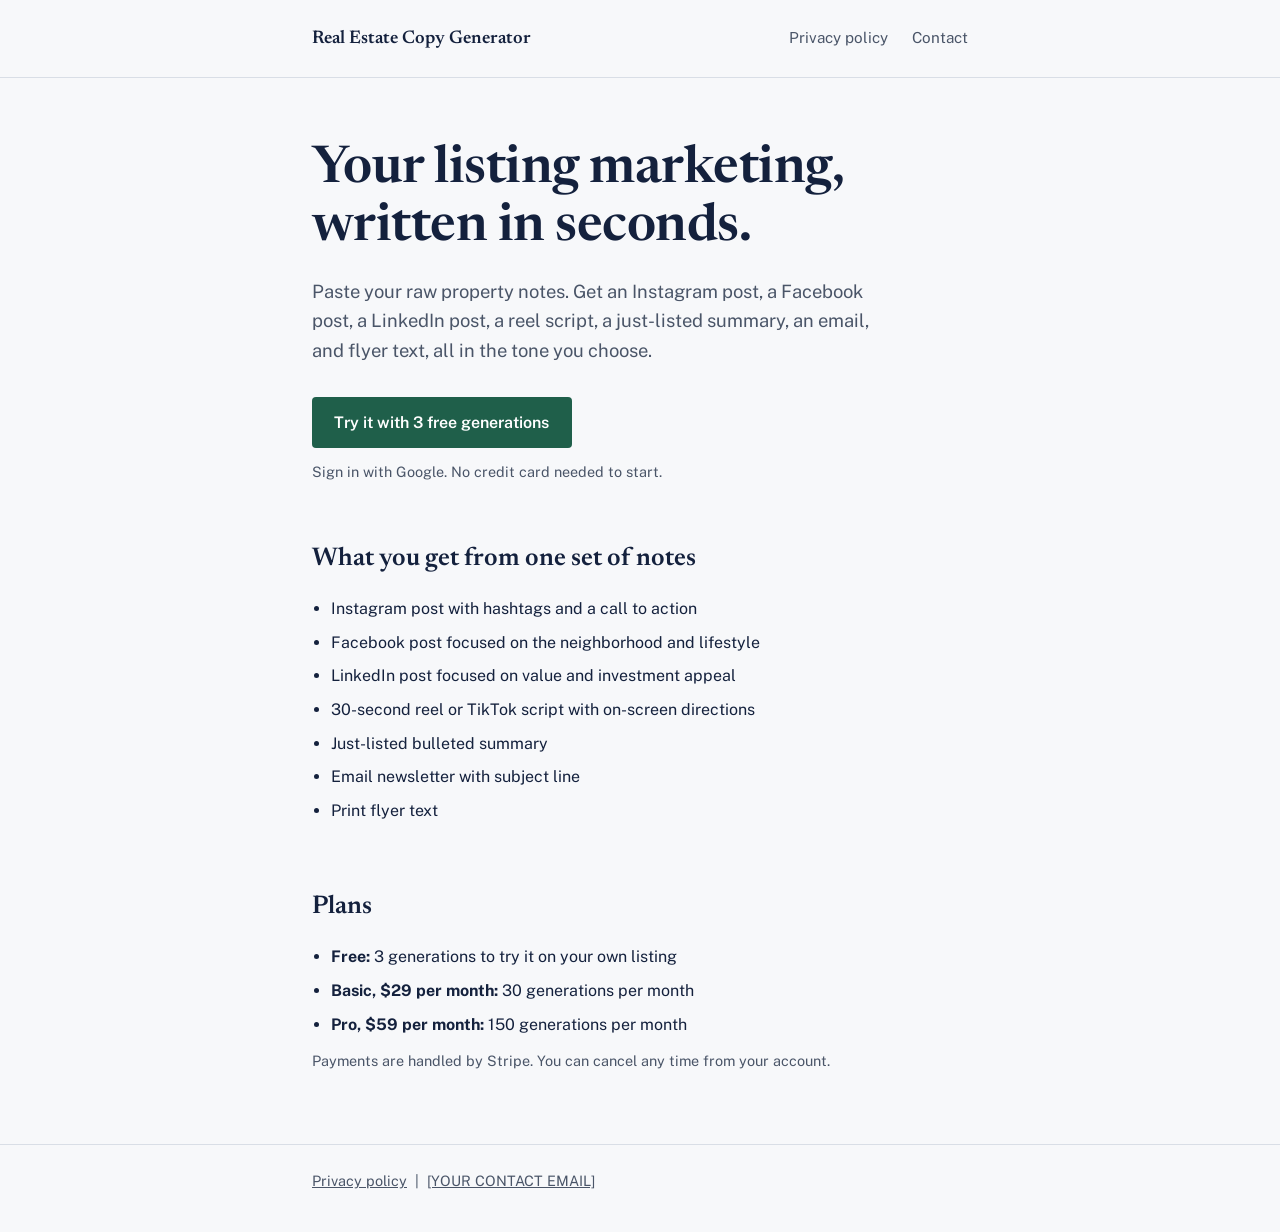
==== index.html @ 8cd2680d "Update index.html" ====
<!DOCTYPE html>
<html lang="en">
<head>
<meta charset="utf-8">
<meta name="viewport" content="width=device-width, initial-scale=1">
<title>Real Estate Copy Generator: listing marketing in one paste</title>
<meta name="description" content="Paste your listing notes and get an Instagram post, Facebook post, LinkedIn post, reel script, email, and flyer text in seconds.">
<link rel="preconnect" href="https://fonts.googleapis.com">
<link rel="preconnect" href="https://fonts.gstatic.com" crossorigin>
<link href="https://fonts.googleapis.com/css2?family=Newsreader:opsz,wght@6..72,500;6..72,600&family=Public+Sans:wght@400;500;600&display=swap" rel="stylesheet">
<style>
  :root {
    --paper: #f7f8fa;
    --ink: #14213d;
    --muted: #4a5568;
    --accent: #1f5f4a;
    --line: #d9dee6;
  }
  * { box-sizing: border-box; }
  html { -webkit-text-size-adjust: 100%; }
  body {
    margin: 0;
    background: var(--paper);
    color: var(--ink);
    font-family: "Public Sans", system-ui, -apple-system, "Segoe UI", Roboto, sans-serif;
    line-height: 1.6;
  }
  .wrap { max-width: 44rem; margin: 0 auto; padding: 0 1.5rem; }
  header { padding: 1.5rem 0; border-bottom: 1px solid var(--line); }
  header .wrap { display: flex; justify-content: space-between; align-items: baseline; gap: 1rem; flex-wrap: wrap; }
  .brand { font-family: "Newsreader", Georgia, "Times New Roman", serif; font-weight: 600; font-size: 1.15rem; }
  nav a { color: var(--muted); text-decoration: none; margin-left: 1.25rem; font-size: 0.95rem; }
  nav a:hover { color: var(--ink); text-decoration: underline; }
  h1 {
    font-family: "Newsreader", Georgia, "Times New Roman", serif;
    font-weight: 600;
    font-size: clamp(2.1rem, 6vw, 3.25rem);
    line-height: 1.1;
    letter-spacing: -0.01em;
    margin: 4rem 0 1.25rem;
    max-width: 18ch;
  }
  .lede { font-size: 1.15rem; color: var(--muted); max-width: 36rem; margin: 0 0 2rem; }
  .cta {
    display: inline-block;
    background: var(--accent);
    color: #fff;
    text-decoration: none;
    font-weight: 600;
    padding: 0.8rem 1.4rem;
    border-radius: 4px;
  }
  .cta:hover { background: #17493a; }
  a:focus-visible { outline: 3px solid #7aa7ff; outline-offset: 3px; }
  .note { color: var(--muted); font-size: 0.9rem; margin: 0.75rem 0 0; }
  section { padding: 3.5rem 0 0; }
  h2 { font-family: "Newsreader", Georgia, "Times New Roman", serif; font-weight: 600; font-size: 1.6rem; margin: 0 0 1rem; }
  ul { padding-left: 1.2rem; margin: 0; }
  li { margin: 0.5rem 0; }
  footer { margin-top: 4.5rem; padding: 1.5rem 0 2.5rem; border-top: 1px solid var(--line); color: var(--muted); font-size: 0.9rem; }
  footer a { color: var(--muted); }
</style>
</head>
<body>
<header>
  <div class="wrap">
    <span class="brand">Real Estate Copy Generator</span>
    <nav>
      <a href="privacy.html">Privacy policy</a>
      <a href="mailto:[YOUR CONTACT EMAIL]">Contact</a>
    </nav>
  </div>
</header>

<main class="wrap">
  <h1>Your listing marketing, written in seconds.</h1>
  <p class="lede">Paste your raw property notes. Get an Instagram post, a Facebook post, a LinkedIn post, a reel script, a just-listed summary, an email, and flyer text, all in the tone you choose.</p>
  <a class="cta" href="https://real-estate-marketer.streamlit.app">Try it with 3 free generations</a>
  <p class="note">Sign in with Google. No credit card needed to start.</p>

  <section>
    <h2>What you get from one set of notes</h2>
    <ul>
      <li>Instagram post with hashtags and a call to action</li>
      <li>Facebook post focused on the neighborhood and lifestyle</li>
      <li>LinkedIn post focused on value and investment appeal</li>
      <li>30-second reel or TikTok script with on-screen directions</li>
      <li>Just-listed bulleted summary</li>
      <li>Email newsletter with subject line</li>
      <li>Print flyer text</li>
    </ul>
  </section>

  <section>
    <h2>Plans</h2>
    <ul>
      <li><strong>Free:</strong> 3 generations to try it on your own listing</li>
      <li><strong>Basic, $29 per month:</strong> 30 generations per month</li>
      <li><strong>Pro, $59 per month:</strong> 150 generations per month</li>
    </ul>
    <p class="note">Payments are handled by Stripe. You can cancel any time from your account.</p>
  </section>
</main>

<footer>
  <div class="wrap">
    <a href="privacy.html">Privacy policy</a> &nbsp;|&nbsp; <a href="mailto:zengcynthia9@gmail.com">[YOUR CONTACT EMAIL]</a>
  </div>
</footer>
</body>
</html>
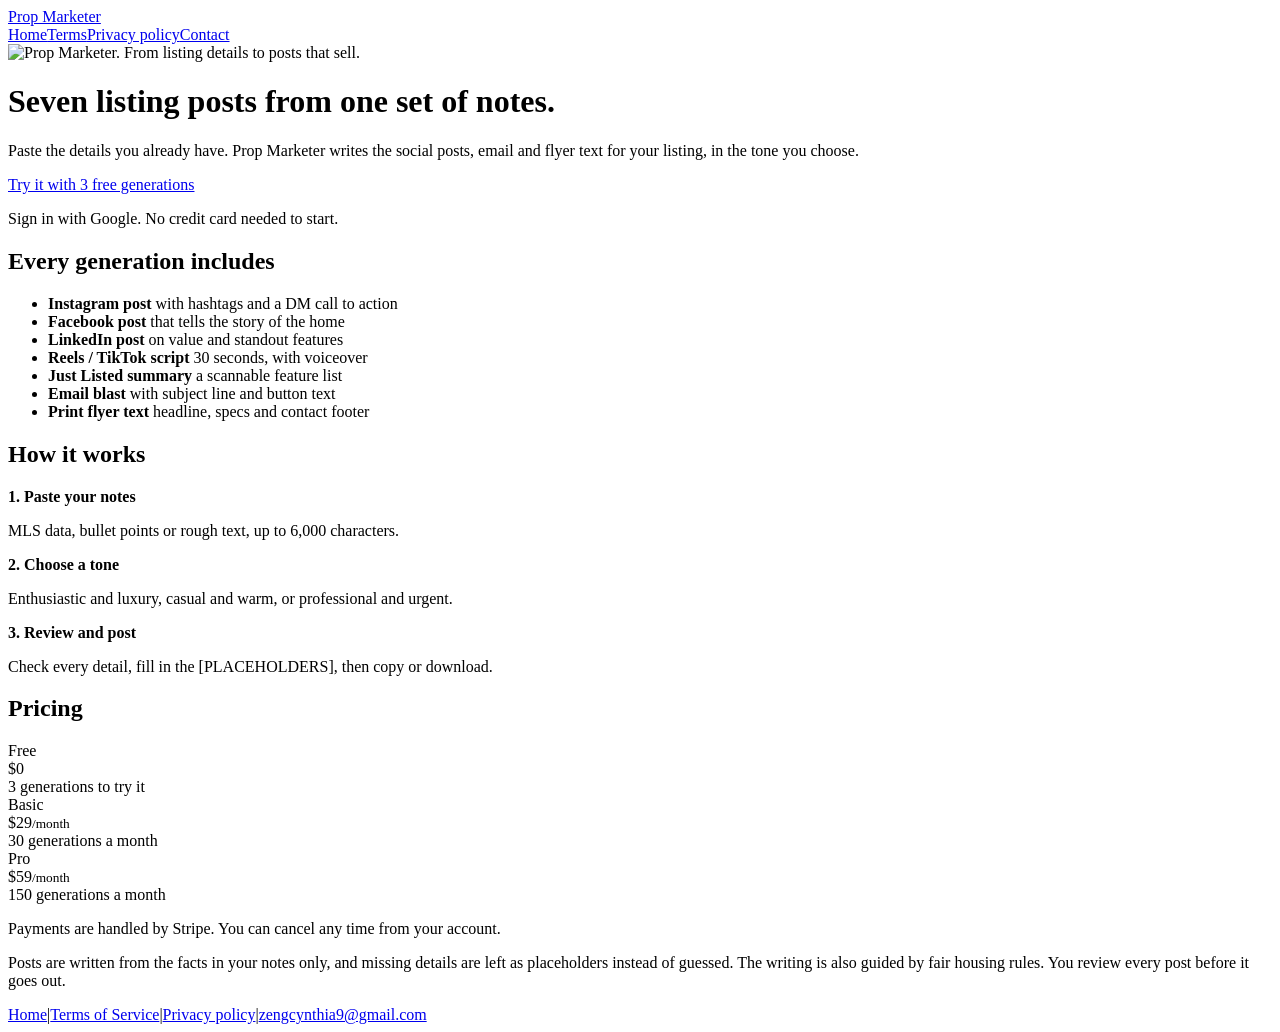
==== commit 059775aa: "Add files via upload" ====
--- a/index.html
+++ b/index.html
@@ -3,108 +3,68 @@
 <head>
 <meta charset="utf-8">
 <meta name="viewport" content="width=device-width, initial-scale=1">
-<title>Real Estate Copy Generator: listing marketing in one paste</title>
+<title>Prop Marketer: from listing details to posts that sell</title>
 <meta name="description" content="Paste your listing notes and get an Instagram post, Facebook post, LinkedIn post, reel script, email, and flyer text in seconds.">
+<link rel="icon" href="assets/favicon.png">
 <link rel="preconnect" href="https://fonts.googleapis.com">
 <link rel="preconnect" href="https://fonts.gstatic.com" crossorigin>
-<link href="https://fonts.googleapis.com/css2?family=Newsreader:opsz,wght@6..72,500;6..72,600&family=Public+Sans:wght@400;500;600&display=swap" rel="stylesheet">
-<style>
-  :root {
-    --paper: #f7f8fa;
-    --ink: #14213d;
-    --muted: #4a5568;
-    --accent: #1f5f4a;
-    --line: #d9dee6;
-  }
-  * { box-sizing: border-box; }
-  html { -webkit-text-size-adjust: 100%; }
-  body {
-    margin: 0;
-    background: var(--paper);
-    color: var(--ink);
-    font-family: "Public Sans", system-ui, -apple-system, "Segoe UI", Roboto, sans-serif;
-    line-height: 1.6;
-  }
-  .wrap { max-width: 44rem; margin: 0 auto; padding: 0 1.5rem; }
-  header { padding: 1.5rem 0; border-bottom: 1px solid var(--line); }
-  header .wrap { display: flex; justify-content: space-between; align-items: baseline; gap: 1rem; flex-wrap: wrap; }
-  .brand { font-family: "Newsreader", Georgia, "Times New Roman", serif; font-weight: 600; font-size: 1.15rem; }
-  nav a { color: var(--muted); text-decoration: none; margin-left: 1.25rem; font-size: 0.95rem; }
-  nav a:hover { color: var(--ink); text-decoration: underline; }
-  h1 {
-    font-family: "Newsreader", Georgia, "Times New Roman", serif;
-    font-weight: 600;
-    font-size: clamp(2.1rem, 6vw, 3.25rem);
-    line-height: 1.1;
-    letter-spacing: -0.01em;
-    margin: 4rem 0 1.25rem;
-    max-width: 18ch;
-  }
-  .lede { font-size: 1.15rem; color: var(--muted); max-width: 36rem; margin: 0 0 2rem; }
-  .cta {
-    display: inline-block;
-    background: var(--accent);
-    color: #fff;
-    text-decoration: none;
-    font-weight: 600;
-    padding: 0.8rem 1.4rem;
-    border-radius: 4px;
-  }
-  .cta:hover { background: #17493a; }
-  a:focus-visible { outline: 3px solid #7aa7ff; outline-offset: 3px; }
-  .note { color: var(--muted); font-size: 0.9rem; margin: 0.75rem 0 0; }
-  section { padding: 3.5rem 0 0; }
-  h2 { font-family: "Newsreader", Georgia, "Times New Roman", serif; font-weight: 600; font-size: 1.6rem; margin: 0 0 1rem; }
-  ul { padding-left: 1.2rem; margin: 0; }
-  li { margin: 0.5rem 0; }
-  footer { margin-top: 4.5rem; padding: 1.5rem 0 2.5rem; border-top: 1px solid var(--line); color: var(--muted); font-size: 0.9rem; }
-  footer a { color: var(--muted); }
-</style>
+<link href="https://fonts.googleapis.com/css2?family=Roboto:wght@300;400;500;700&display=swap" rel="stylesheet">
+<link rel="stylesheet" href="style.css">
 </head>
 <body>
 <header>
   <div class="wrap">
-    <span class="brand">Real Estate Copy Generator</span>
-    <nav>
-      <a href="privacy.html">Privacy policy</a>
-      <a href="mailto:[YOUR CONTACT EMAIL]">Contact</a>
-    </nav>
+    <a class="brand" href="index.html"><img src="assets/logo.png" alt=""><span>Prop Marketer</span></a>
+    <nav><a href="index.html">Home</a><a href="terms.html">Terms</a><a href="privacy.html">Privacy policy</a><a href="mailto:zengcynthia9@gmail.com">Contact</a></nav>
   </div>
 </header>
 
 <main class="wrap">
-  <h1>Your listing marketing, written in seconds.</h1>
-  <p class="lede">Paste your raw property notes. Get an Instagram post, a Facebook post, a LinkedIn post, a reel script, a just-listed summary, an email, and flyer text, all in the tone you choose.</p>
-  <a class="cta" href="https://real-estate-marketer.streamlit.app">Try it with 3 free generations</a>
-  <p class="note">Sign in with Google. No credit card needed to start.</p>
+  <img class="banner" src="assets/banner.webp" width="1584" height="396" alt="Prop Marketer. From listing details to posts that sell.">
 
-  <section>
-    <h2>What you get from one set of notes</h2>
-    <ul>
-      <li>Instagram post with hashtags and a call to action</li>
-      <li>Facebook post focused on the neighborhood and lifestyle</li>
-      <li>LinkedIn post focused on value and investment appeal</li>
-      <li>30-second reel or TikTok script with on-screen directions</li>
-      <li>Just-listed bulleted summary</li>
-      <li>Email newsletter with subject line</li>
-      <li>Print flyer text</li>
-    </ul>
-  </section>
+  <div class="hero">
+    <div>
+      <div class="rule"></div>
+      <h1>Seven listing posts from one set of notes.</h1>
+      <p class="lede">Paste the details you already have. Prop Marketer writes the social posts, email and flyer text for your listing, in the tone you choose.</p>
+      <a class="cta" href="https://real-estate-marketer-209358908924.northamerica-northeast2.run.app">Try it with 3 free generations</a>
+      <p class="note">Sign in with Google. No credit card needed to start.</p>
+    </div>
+    <div class="panel">
+      <h2>Every generation includes</h2>
+      <ul class="list">
+        <li><b>Instagram post</b> <span>with hashtags and a DM call to action</span></li>
+        <li><b>Facebook post</b> <span>that tells the story of the home</span></li>
+        <li><b>LinkedIn post</b> <span>on value and standout features</span></li>
+        <li><b>Reels / TikTok script</b> <span>30 seconds, with voiceover</span></li>
+        <li><b>Just Listed summary</b> <span>a scannable feature list</span></li>
+        <li><b>Email blast</b> <span>with subject line and button text</span></li>
+        <li><b>Print flyer text</b> <span>headline, specs and contact footer</span></li>
+      </ul>
+    </div>
+  </div>
 
-  <section>
-    <h2>Plans</h2>
-    <ul>
-      <li><strong>Free:</strong> 3 generations to try it on your own listing</li>
-      <li><strong>Basic, $29 per month:</strong> 30 generations per month</li>
-      <li><strong>Pro, $59 per month:</strong> 150 generations per month</li>
-    </ul>
-    <p class="note">Payments are handled by Stripe. You can cancel any time from your account.</p>
-  </section>
+  <h2 class="section-title">How it works</h2>
+  <div class="steps">
+    <div class="step"><b>1. Paste your notes</b><p>MLS data, bullet points or rough text, up to 6,000 characters.</p></div>
+    <div class="step"><b>2. Choose a tone</b><p>Enthusiastic and luxury, casual and warm, or professional and urgent.</p></div>
+    <div class="step"><b>3. Review and post</b><p>Check every detail, fill in the [PLACEHOLDERS], then copy or download.</p></div>
+  </div>
+
+  <h2 class="section-title">Pricing</h2>
+  <div class="plans">
+    <div class="plan"><div class="n">Free</div><div class="p">$0</div><div class="d">3 generations to try it</div></div>
+    <div class="plan"><div class="n">Basic</div><div class="p">$29<small>/month</small></div><div class="d">30 generations a month</div></div>
+    <div class="plan"><div class="n">Pro</div><div class="p">$59<small>/month</small></div><div class="d">150 generations a month</div></div>
+  </div>
+  <p class="note">Payments are handled by Stripe. You can cancel any time from your account.</p>
+
+  <p class="fine">Posts are written from the facts in your notes only, and missing details are left as placeholders instead of guessed. The writing is also guided by fair housing rules. You review every post before it goes out.</p>
 </main>
 
 <footer>
   <div class="wrap">
-    <a href="privacy.html">Privacy policy</a> &nbsp;|&nbsp; <a href="mailto:zengcynthia9@gmail.com">[YOUR CONTACT EMAIL]</a>
+    <a href="index.html">Home</a><span class="sep">|</span><a href="terms.html">Terms of Service</a><span class="sep">|</span><a href="privacy.html">Privacy policy</a><span class="sep">|</span><a href="mailto:zengcynthia9@gmail.com">zengcynthia9@gmail.com</a>
   </div>
 </footer>
 </body>
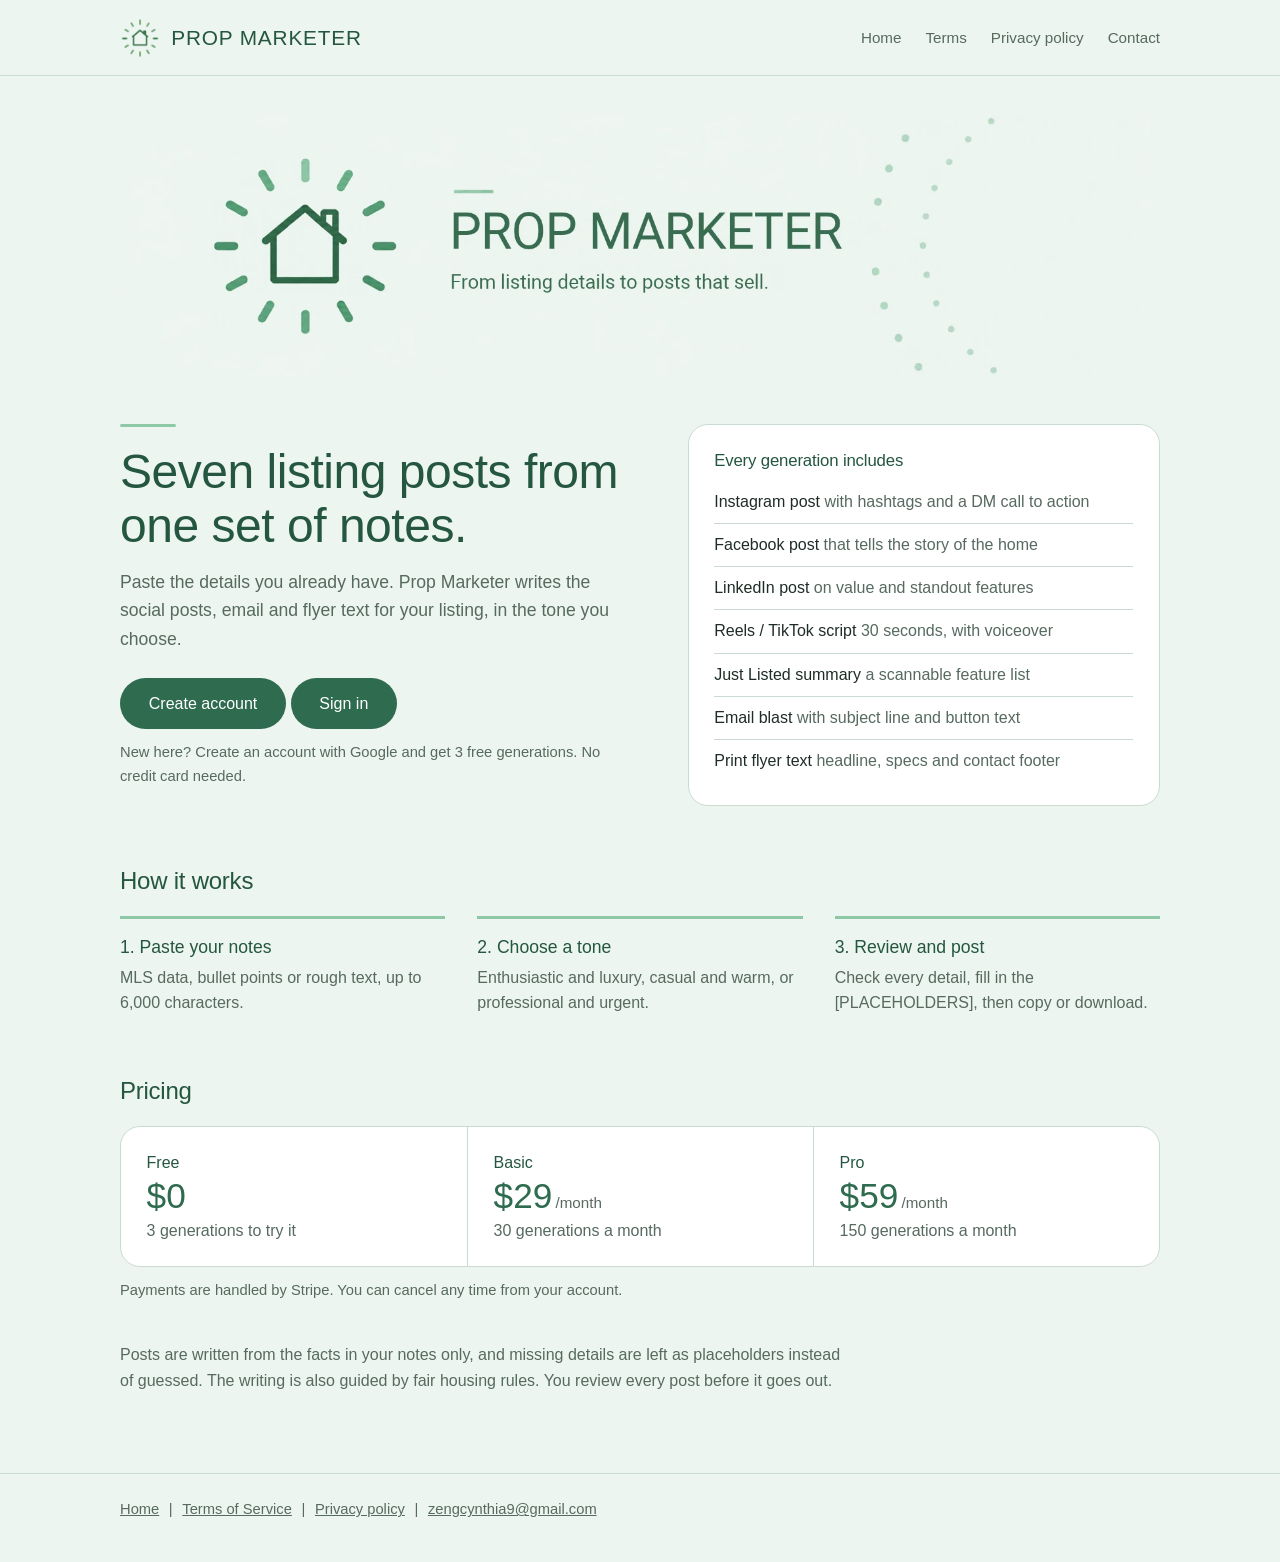
==== commit 69e4aced: "Add files via upload" ====
--- a/index.html
+++ b/index.html
@@ -27,8 +27,11 @@
       <div class="rule"></div>
       <h1>Seven listing posts from one set of notes.</h1>
       <p class="lede">Paste the details you already have. Prop Marketer writes the social posts, email and flyer text for your listing, in the tone you choose.</p>
-      <a class="cta" href="https://real-estate-marketer-209358908924.northamerica-northeast2.run.app">Try it with 3 free generations</a>
-      <p class="note">Sign in with Google. No credit card needed to start.</p>
+      <div class="cta-row">
+        <a class="cta" href="https://real-estate-marketer-209358908924.northamerica-northeast2.run.app/?start=login">Create account</a>
+        <a class="cta cta-secondary" href="https://real-estate-marketer-209358908924.northamerica-northeast2.run.app/?start=login">Sign in</a>
+      </div>
+      <p class="note">New here? Create an account with Google and get 3 free generations. No credit card needed.</p>
     </div>
     <div class="panel">
       <h2>Every generation includes</h2>
--- a/style.css
+++ b/style.css
@@ -0,0 +1,92 @@
+:root {
+  --forest: #2F6B4F;
+  --forest-dark: #245640;
+  --mint: #8EC9A7;
+  --bg: #EDF5F0;
+  --line: #CADCD1;
+  --ink: #1F2D26;
+  --muted: #566A5F;
+}
+* { box-sizing: border-box; }
+html { -webkit-text-size-adjust: 100%; }
+body {
+  margin: 0;
+  background: var(--bg);
+  color: var(--ink);
+  font-family: "Roboto", "Segoe UI", "Helvetica Neue", Arial, sans-serif;
+  line-height: 1.6;
+}
+.wrap { max-width: 68rem; margin: 0 auto; padding: 0 1.5rem; }
+.narrow { max-width: 46rem; }
+a { color: var(--forest); }
+a:focus-visible, .cta:focus-visible { outline: 3px solid var(--mint); outline-offset: 3px; }
+
+/* Header */
+header { padding: 1.1rem 0; border-bottom: 1px solid var(--line); }
+header .wrap { display: flex; justify-content: space-between; align-items: center; gap: 1rem; flex-wrap: wrap; }
+.brand { display: flex; align-items: center; gap: 0.7rem; text-decoration: none; color: var(--forest-dark); }
+.brand img { width: 40px; height: 40px; display: block; }
+.brand span { font-weight: 300; font-size: 1.3rem; letter-spacing: 0.04em; text-transform: uppercase; }
+nav a { color: var(--muted); text-decoration: none; margin-left: 1.5rem; font-size: 0.95rem; }
+nav a:hover { color: var(--forest-dark); text-decoration: underline; }
+
+/* Shared type */
+.rule { width: 56px; height: 3px; border-radius: 2px; background: var(--mint); margin: 0 0 1.1rem; }
+h1, h2, h3 { color: var(--forest-dark); letter-spacing: -0.01em; }
+.note { color: var(--muted); font-size: 0.92rem; margin: 0.75rem 0 0; }
+
+/* Buttons */
+.cta {
+  display: inline-block; background: var(--forest); color: #fff; text-decoration: none;
+  font-weight: 500; padding: 0.8rem 1.8rem; border-radius: 999px;
+}
+.cta:hover { background: var(--forest-dark); }
+
+/* Home */
+.banner { display: block; width: 100%; height: auto; border-radius: 22px; margin: 2.5rem 0 3rem; }
+.hero { display: grid; grid-template-columns: 1.1fr 1fr; gap: 3rem; align-items: start; }
+.hero h1 { font-size: clamp(2rem, 4.2vw, 3rem); font-weight: 300; line-height: 1.12; margin: 0 0 1rem; }
+.lede { font-size: 1.1rem; color: var(--muted); max-width: 34rem; margin: 0 0 1.6rem; }
+.panel { background: #fff; border: 1px solid var(--line); border-radius: 20px; padding: 1.4rem 1.6rem; }
+.panel h2 { font-size: 1.05rem; font-weight: 500; margin: 0 0 0.4rem; }
+.list { list-style: none; margin: 0; padding: 0; }
+.list li { padding: 0.62rem 0; border-top: 1px solid var(--line); line-height: 1.4; }
+.list li:first-child { border-top: none; }
+.list b { font-weight: 500; }
+.list span { color: var(--muted); }
+.section-title { font-size: 1.5rem; font-weight: 300; margin: 3.5rem 0 1rem; }
+.steps { display: grid; grid-template-columns: repeat(3, 1fr); gap: 2rem; }
+.step { border-top: 3px solid var(--mint); padding-top: 0.9rem; }
+.step b { display: block; font-size: 1.1rem; font-weight: 500; color: var(--forest-dark); margin-bottom: 0.3rem; }
+.step p { margin: 0; color: var(--muted); line-height: 1.55; }
+.plans { display: grid; grid-template-columns: repeat(3, 1fr); background: #fff; border: 1px solid var(--line); border-radius: 20px; overflow: hidden; }
+.plan { padding: 1.4rem 1.6rem; border-left: 1px solid var(--line); }
+.plan:first-child { border-left: none; }
+.plan .n { font-weight: 500; color: var(--forest-dark); }
+.plan .p { font-size: 2.2rem; font-weight: 300; color: var(--forest); line-height: 1.2; }
+.plan .p small { font-size: 0.95rem; color: var(--muted); margin-left: 0.2rem; }
+.plan .d { color: var(--muted); }
+.fine { color: var(--muted); line-height: 1.6; max-width: 46rem; margin: 2.5rem 0 0; }
+
+/* Legal pages */
+.doc h1 { font-size: clamp(2rem, 5vw, 2.75rem); font-weight: 300; line-height: 1.15; margin: 1.1rem 0 0.5rem; }
+.updated { color: var(--muted); margin: 0 0 2rem; }
+.doc h2 { font-size: 1.25rem; font-weight: 500; margin: 2.25rem 0 0.5rem; }
+.doc p, .doc li { max-width: 42rem; }
+.doc ul { padding-left: 1.2rem; }
+.doc li { margin: 0.4rem 0; }
+
+/* Footer */
+footer { margin-top: 5rem; padding: 1.5rem 0 2.5rem; border-top: 1px solid var(--line); color: var(--muted); font-size: 0.92rem; }
+footer a { color: var(--muted); }
+footer a:hover { color: var(--forest-dark); }
+footer .sep { margin: 0 0.6rem; }
+
+@media (max-width: 760px) {
+  .hero, .steps, .plans { grid-template-columns: 1fr; }
+  .hero { gap: 2rem; }
+  .plan { border-left: none; border-top: 1px solid var(--line); }
+  .plan:first-child { border-top: none; }
+  nav a { margin: 0 1.25rem 0 0; }
+  .banner { margin: 1.5rem 0 2rem; border-radius: 16px; }
+}
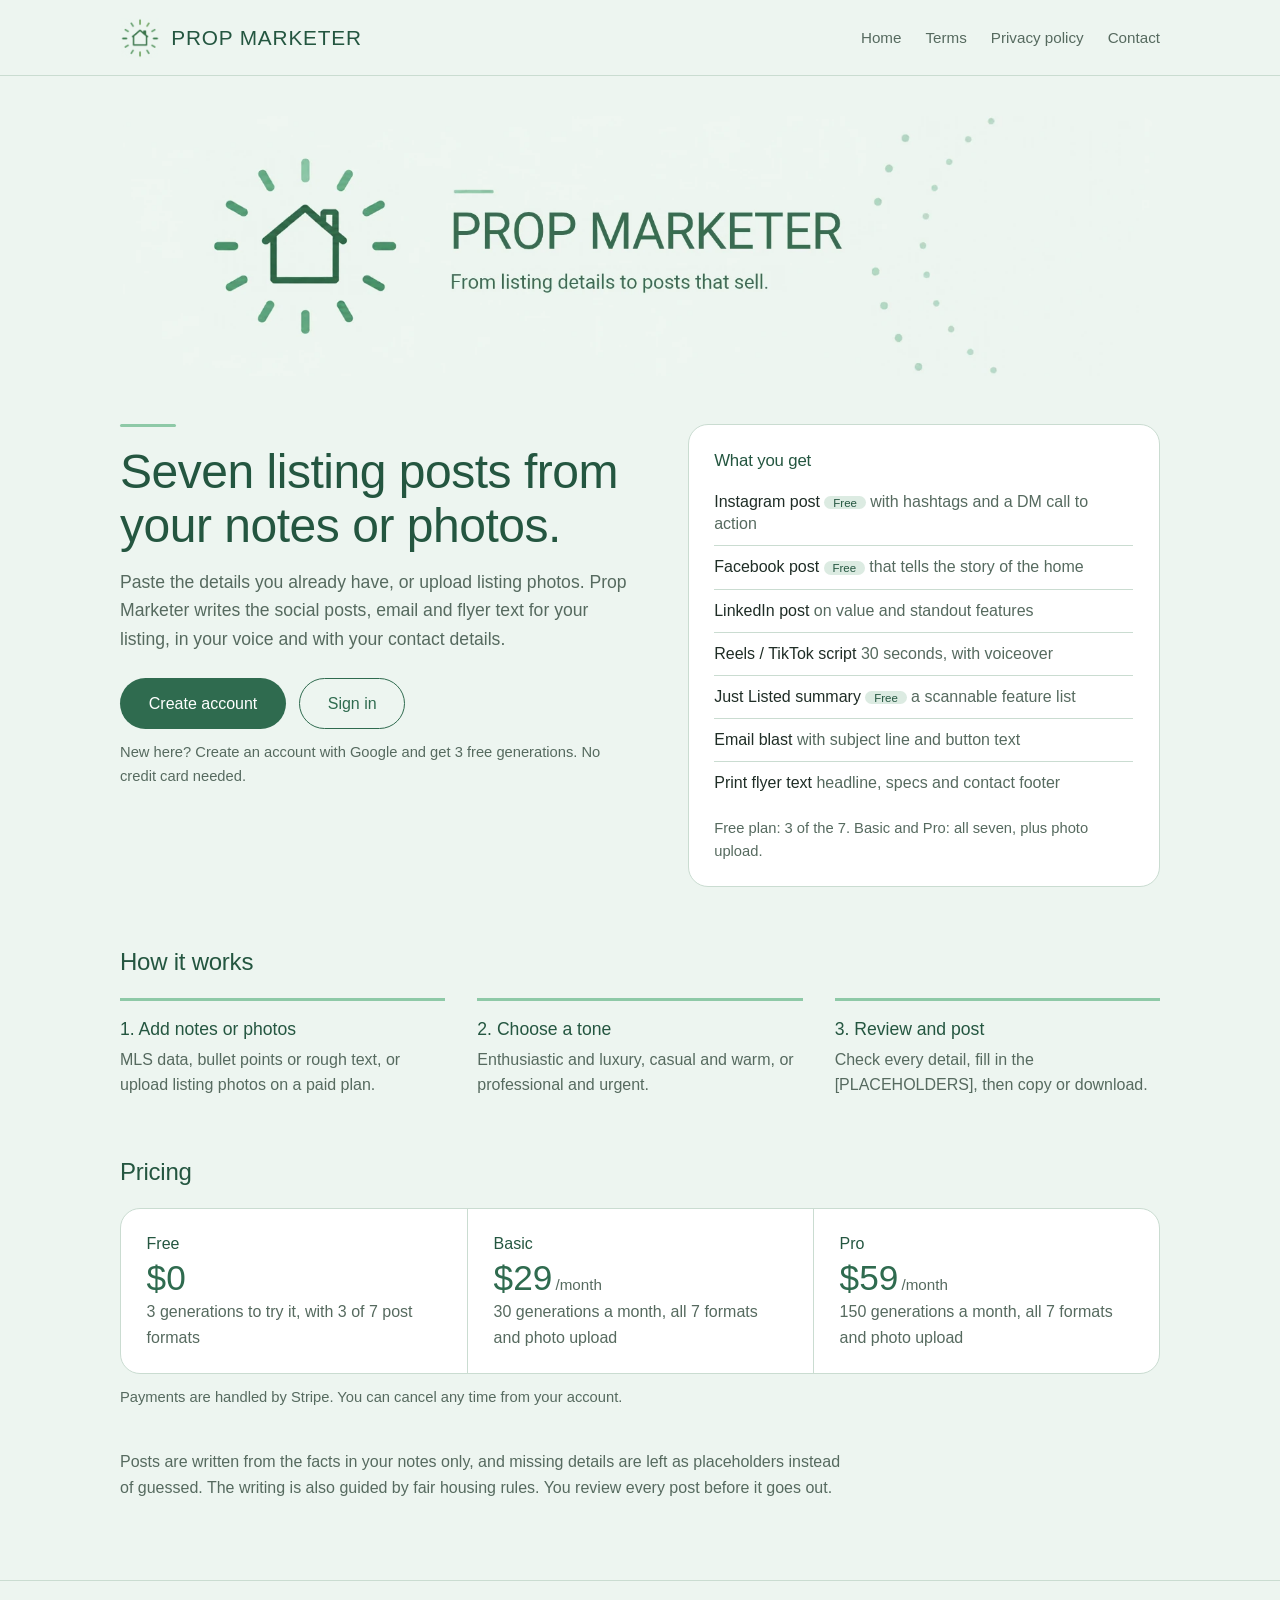
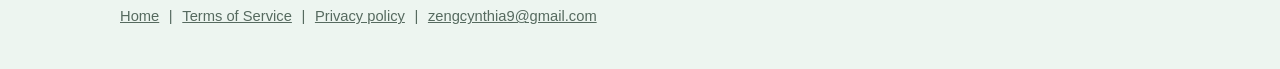
==== commit 33e8405d: "Add files via upload" ====
--- a/index.html
+++ b/index.html
@@ -25,8 +25,8 @@
   <div class="hero">
     <div>
       <div class="rule"></div>
-      <h1>Seven listing posts from one set of notes.</h1>
-      <p class="lede">Paste the details you already have. Prop Marketer writes the social posts, email and flyer text for your listing, in the tone you choose.</p>
+      <h1>Seven listing posts from your notes or photos.</h1>
+      <p class="lede">Paste the details you already have, or upload listing photos. Prop Marketer writes the social posts, email and flyer text for your listing, in your voice and with your contact details.</p>
       <div class="cta-row">
         <a class="cta" href="https://real-estate-marketer-209358908924.northamerica-northeast2.run.app/?start=login">Create account</a>
         <a class="cta cta-secondary" href="https://real-estate-marketer-209358908924.northamerica-northeast2.run.app/?start=login">Sign in</a>
@@ -34,31 +34,32 @@
       <p class="note">New here? Create an account with Google and get 3 free generations. No credit card needed.</p>
     </div>
     <div class="panel">
-      <h2>Every generation includes</h2>
+      <h2>What you get</h2>
       <ul class="list">
-        <li><b>Instagram post</b> <span>with hashtags and a DM call to action</span></li>
-        <li><b>Facebook post</b> <span>that tells the story of the home</span></li>
+        <li><b>Instagram post</b> <em class="tag">Free</em> <span>with hashtags and a DM call to action</span></li>
+        <li><b>Facebook post</b> <em class="tag">Free</em> <span>that tells the story of the home</span></li>
         <li><b>LinkedIn post</b> <span>on value and standout features</span></li>
         <li><b>Reels / TikTok script</b> <span>30 seconds, with voiceover</span></li>
-        <li><b>Just Listed summary</b> <span>a scannable feature list</span></li>
+        <li><b>Just Listed summary</b> <em class="tag">Free</em> <span>a scannable feature list</span></li>
         <li><b>Email blast</b> <span>with subject line and button text</span></li>
         <li><b>Print flyer text</b> <span>headline, specs and contact footer</span></li>
       </ul>
+      <p class="note">Free plan: 3 of the 7. Basic and Pro: all seven, plus photo upload.</p>
     </div>
   </div>
 
   <h2 class="section-title">How it works</h2>
   <div class="steps">
-    <div class="step"><b>1. Paste your notes</b><p>MLS data, bullet points or rough text, up to 6,000 characters.</p></div>
+    <div class="step"><b>1. Add notes or photos</b><p>MLS data, bullet points or rough text, or upload listing photos on a paid plan.</p></div>
     <div class="step"><b>2. Choose a tone</b><p>Enthusiastic and luxury, casual and warm, or professional and urgent.</p></div>
     <div class="step"><b>3. Review and post</b><p>Check every detail, fill in the [PLACEHOLDERS], then copy or download.</p></div>
   </div>
 
   <h2 class="section-title">Pricing</h2>
   <div class="plans">
-    <div class="plan"><div class="n">Free</div><div class="p">$0</div><div class="d">3 generations to try it</div></div>
-    <div class="plan"><div class="n">Basic</div><div class="p">$29<small>/month</small></div><div class="d">30 generations a month</div></div>
-    <div class="plan"><div class="n">Pro</div><div class="p">$59<small>/month</small></div><div class="d">150 generations a month</div></div>
+    <div class="plan"><div class="n">Free</div><div class="p">$0</div><div class="d">3 generations to try it, with 3 of 7 post formats</div></div>
+    <div class="plan"><div class="n">Basic</div><div class="p">$29<small>/month</small></div><div class="d">30 generations a month, all 7 formats and photo upload</div></div>
+    <div class="plan"><div class="n">Pro</div><div class="p">$59<small>/month</small></div><div class="d">150 generations a month, all 7 formats and photo upload</div></div>
   </div>
   <p class="note">Payments are handled by Stripe. You can cancel any time from your account.</p>
 
--- a/style.css
+++ b/style.css
@@ -41,6 +41,9 @@
   font-weight: 500; padding: 0.8rem 1.8rem; border-radius: 999px;
 }
 .cta:hover { background: var(--forest-dark); }
+.cta-row { display: flex; flex-wrap: wrap; gap: 0.8rem; }
+.cta-secondary { background: transparent; color: var(--forest); border: 1px solid var(--forest); padding: calc(0.8rem - 1px) calc(1.8rem - 1px); }
+.cta-secondary:hover { background: #DCEBE2; color: var(--forest-dark); border-color: var(--forest-dark); }
 
 /* Home */
 .banner { display: block; width: 100%; height: auto; border-radius: 22px; margin: 2.5rem 0 3rem; }
@@ -53,6 +56,7 @@
 .list li { padding: 0.62rem 0; border-top: 1px solid var(--line); line-height: 1.4; }
 .list li:first-child { border-top: none; }
 .list b { font-weight: 500; }
+.tag { font-style: normal; font-size: 0.72rem; font-weight: 500; color: var(--forest-dark); background: #DCEBE2; border-radius: 999px; padding: 0.05rem 0.55rem; vertical-align: middle; }
 .list span { color: var(--muted); }
 .section-title { font-size: 1.5rem; font-weight: 300; margin: 3.5rem 0 1rem; }
 .steps { display: grid; grid-template-columns: repeat(3, 1fr); gap: 2rem; }
